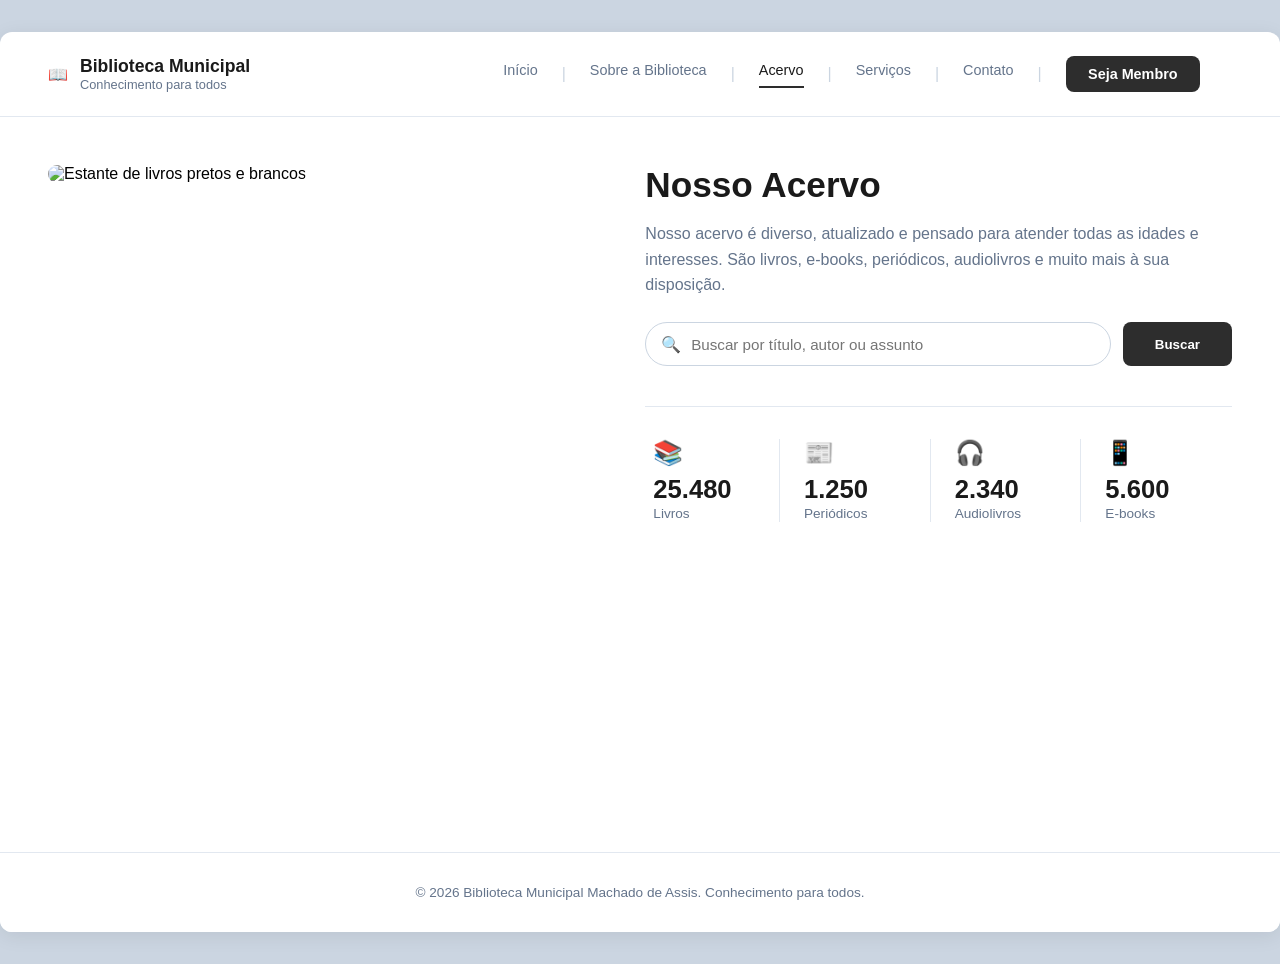
==== acervo.html @ f0fe2c63 "Criada landing page Site da biblioteca Machado de Assis" ====
<!DOCTYPE html>
<html lang="pt-BR">
<head>
    <meta charset="UTF-8">
    <meta name="viewport" content="width=device-width, initial-scale=1.0">
    <title>Acervo - Biblioteca Municipal</title>
    <link rel="stylesheet" href="style.css">
</head>
<body>

    <div class="site-wrapper">
        <header>
            <div class="nav-container">
                <div class="logo">
                    <!-- Representação do ícone de livro em vetor/imagem limpa -->
                    <img src="img/telefone .jpeg" alt="Logo Icone" style="display:none; height:0;"> 📖
                    <div class="logo-texto">
                        <h1>Biblioteca Municipal</h1>
                        <p>Conhecimento para todos</p>
                    </div>
                </div>
                <nav>
                    <ul>
                        <li><a href="index.html">Início</a></li>
                        <li><a href="sobre.html">Sobre a Biblioteca</a></li>
                        <li><a href="acervo.html" class="active">Acervo</a></li>
                        <li><a href="servicos.html">Serviços</a></li>
                        <li><a href="contato.html">Contato</a></li>
                        <li><a href="#" class="btn-membro">Seja Membro</a></li>
                    </ul>
                </nav>
            </div>
        </header>

        <main>
            <!-- Grid de 2 colunas assimétricas usando a imagem correta do acervo -->
            <div class="grid-main">
                <div class="col-imagem">
                    <img src="acervo.jpeg" alt="Estante de livros pretos e brancos">
                </div>
                <div class="col-conteudo">
                    <h2>Nosso Acervo</h2>
                    <p>Nosso acervo é diverso, atualizado e pensado para atender todas as idades e interesses. São livros, e-books, periódicos, audiolivros e muito mais à sua disposição.</p>
                    
                    <div class="busca-grid">
                        <div class="busca-wrapper">
                            <input type="text" placeholder="Buscar por título, autor ou assunto">
                        </div>
                        <button class="btn-preto">Buscar</button>
                    </div>

                    <!-- Grid interna de 4 colunas de contadores -->
                    <div class="estatisticas-grid">
                        <div class="estatistica-item">
                            <span class="estatistica-icon">📚</span>
                            <span class="estatistica-numero">25.480</span>
                            <span class="estatistica-rotulo">Livros</span>
                        </div>
                        <div class="estatistica-item">
                            <span class="estatistica-icon">📰</span>
                            <span class="estatistica-numero">1.250</span>
                            <span class="estatistica-rotulo">Periódicos</span>
                        </div>
                        <div class="estatistica-item">
                            <span class="estatistica-icon">🎧</span>
                            <span class="estatistica-numero">2.340</span>
                            <span class="estatistica-rotulo">Audiolivros</span>
                        </div>
                        <div class="estatistica-item">
                            <span class="estatistica-icon">📱</span>
                            <span class="estatistica-numero">5.600</span>
                            <span class="estatistica-rotulo">E-books</span>
                        </div>
                    </div>
                </div>
            </div>
        </main>

        <footer>
            <p>&copy; 2026 Biblioteca Municipal Machado de Assis. Conhecimento para todos.</p>
        </footer>
    </div>

</body>
</html>
---- style.css ----
/* ==========================================================================
   Configurações Gerais e Tipografia (Fidelidade ao Modelo Minimalista)
   ========================================================================== */
* {
    margin: 0;
    padding: 0;
    box-sizing: border-box;
    font-family: -apple-system, BlinkMacSystemFont, "Segoe UI", Roboto, Helvetica, Arial, sans-serif;
}

:root {
    --cor-fundo-tela: #cbd5e1; /* Cor cinza-azulada do fundo externo das fotos */
    --cor-fundo-site: #ffffff;
    --cor-texto-principal: #1a1a1a;
    --cor-texto-secundario: #64748b;
    --cor-borda-fina: #e2e8f0;
    --cor-linha-separadora: #e2e8f0;
    --cor-botao-preto: #2d2d2d;
    --cor-botao-hover: #111111;
}

body {
    background-color: var(--cor-fundo-tela);
    padding: 2rem 0; /* Simula a margem externa das fotos */
    display: flex;
    justify-content: center;
}

/* Container que envolve todo o site mimetizando o bloco branco das imagens */
.site-wrapper {
    background-color: var(--cor-fundo-site);
    width: 100%;
    max-width: 1280px;
    min-height: 100vh;
    border-radius: 12px;
    box-shadow: 0 4px 20px rgba(0, 0, 0, 0.08);
    display: flex;
    flex-direction: column;
    overflow: hidden;
}

/* ==========================================================================
   CSS GRID: Header & Navigation
   ========================================================================== */
header {
    border-bottom: 1px solid var(--cor-borda-fina);
    padding: 1.5rem 3rem;
}

.nav-container {
    display: grid;
    grid-template-columns: auto 1fr auto;
    align-items: center;
    gap: 2rem;
}

.logo {
    display: grid;
    grid-template-columns: auto 1fr;
    align-items: center;
    gap: 0.75rem;
}

.logo img {
    height: 40px;
    width: auto;
}

.logo-texto h1 {
    font-size: 1.1rem;
    font-weight: 700;
    color: var(--cor-texto-principal);
    line-height: 1.2;
}

.logo-texto p {
    font-size: 0.8rem;
    color: var(--cor-texto-secundario);
}

nav {
    justify-self: end;
}

nav ul {
    display: flex;
    align-items: center;
    list-style: none;
    gap: 1.5rem;
}

/* Divisores verticais simples entre os itens de menu conforme a foto */
nav ul li {
    display: flex;
    align-items: center;
}

nav ul li:not(:last-child)::after {
    content: "|";
    color: #cbd5e1;
    margin-left: 1.5rem;
    font-weight: 300;
}

nav ul li a {
    text-decoration: none;
    color: var(--cor-texto-secundario);
    font-size: 0.9rem;
    font-weight: 500;
    padding-bottom: 0.5rem;
    transition: color 0.2s;
    position: relative;
}

nav ul li a:hover, nav ul li a.active {
    color: var(--cor-texto-principal);
}

/* A linha preta embaixo exatamente sob o item ativo */
nav ul li a.active::after {
    content: "";
    position: absolute;
    bottom: -2px;
    left: 0;
    width: 100%;
    height: 2px;
    background-color: var(--cor-botao-preto);
}

.btn-membro {
    background-color: var(--cor-botao-preto);
    color: #ffffff !important;
    padding: 0.6rem 1.4rem;
    border-radius: 8px;
    font-weight: 600;
    text-decoration: none;
    transition: background-color 0.2s;
}

.btn-membro:hover {
    background-color: var(--cor-botao-hover);
}

/* ==========================================================================
   CSS GRID: Estrutura Principal do Miolo (2 Colunas Assimétricas)
   ========================================================================== */
main {
    flex: 1;
    padding: 3rem;
}

.grid-main {
    display: grid;
    grid-template-columns: 1fr 1.1fr; /* Coluna da imagem ligeiramente menor que a de texto/ações */
    gap: 4rem;
    align-items: start;
}

.col-imagem img {
    width: 100%;
    height: auto;
    border-radius: 16px;
    object-fit: cover;
}

.col-conteudo h2 {
    font-size: 2.2rem;
    font-weight: 700;
    color: var(--cor-texto-principal);
    margin-bottom: 1rem;
}

.col-conteudo p {
    color: var(--cor-texto-secundario);
    font-size: 1rem;
    line-height: 1.6;
    margin-bottom: 1.5rem;
}

/* ==========================================================================
   CSS GRID: Elementos do Acervo (Foto 1)
   ========================================================================== */
.busca-grid {
    display: grid;
    grid-template-columns: 1fr auto;
    gap: 0.75rem;
    margin-bottom: 2.5rem;
    position: relative;
}

.busca-wrapper {
    position: relative;
}

.busca-wrapper input {
    width: 100%;
    padding: 0.8rem 1rem 0.8rem 2.8rem;
    border: 1px solid #cbd5e1;
    border-radius: 30px;
    font-size: 0.95rem;
    outline: none;
}

.busca-wrapper::before {
    content: "🔍";
    position: absolute;
    left: 1rem;
    top: 50%;
    transform: translateY(-50%);
    font-size: 1rem;
    color: #94a3b8;
}

.btn-preto {
    background-color: var(--cor-botao-preto);
    color: #ffffff;
    border: none;
    padding: 0.8rem 2rem;
    border-radius: 8px;
    font-weight: 600;
    cursor: pointer;
    transition: background-color 0.2s;
}

.btn-preto:hover {
    background-color: var(--cor-botao-hover);
}

/* Indicadores de quantidade (Grid de 4 colunas com divisores verticais finos) */
.estatisticas-grid {
    display: grid;
    grid-template-columns: repeat(4, 1fr);
    gap: 1rem;
    border-top: 1px solid var(--cor-linha-separadora);
    padding-top: 2rem;
}

.estatistica-item {
    text-align: left;
    padding-left: 0.5rem;
}

.estatistica-item:not(:last-child) {
    border-right: 1px solid var(--cor-linha-separadora);
}

.estatistica-icon {
    font-size: 1.5rem;
    margin-bottom: 0.5rem;
    display: block;
}

.estatistica-numero {
    font-size: 1.6rem;
    font-weight: 700;
    color: var(--cor-texto-principal);
    display: block;
}

.estatistica-rotulo {
    font-size: 0.85rem;
    color: var(--cor-texto-secundario);
}

/* ==========================================================================
   CSS GRID: Elementos do Contato (Fotos 2 e 3)
   ========================================================================== */
.contato-list-grid {
    display: grid;
    grid-template-columns: 1fr;
    gap: 1.5rem;
}

.contato-item-linha {
    display: grid;
    grid-template-columns: auto 1fr;
    gap: 1.25rem;
    align-items: start;
    border-bottom: 1px solid var(--cor-linha-separadora);
    padding-bottom: 1.5rem;
}

.contato-item-linha:last-child {
    border-bottom: none;
}

.contato-icone-circulo {
    background-color: #f1f5f9;
    width: 48px;
    height: 48px;
    border-radius: 50%;
    display: grid;
    place-items: center;
    font-size: 1.2rem;
}

.contato-texto-bloco h4 {
    font-size: 1rem;
    font-weight: 700;
    color: var(--cor-texto-principal);
    margin-bottom: 0.25rem;
}

.contato-texto-bloco p {
    margin-bottom: 0;
    font-size: 0.95rem;
}

.contato-texto-bloco span {
    font-size: 0.85rem;
    color: var(--cor-texto-secundario);
    display: block;
    margin-top: 0.25rem;
}

/* Seção Inferior de Contato (Foto 2) */
.contato-inferior-grid {
    display: grid;
    grid-template-columns: 1fr 1.2fr;
    gap: 5rem;
    border-top: 1px solid var(--cor-linha-separadora);
    margin-top: 3rem;
    padding-top: 3rem;
}

/* Formulário estruturado com CSS Grid */
.formulario-grid {
    display: grid;
    grid-template-columns: 1fr;
    gap: 1rem;
}

.formulario-linha-dupla {
    display: grid;
    grid-template-columns: 1fr 1fr;
    gap: 1rem;
}

.formulario-grid input, .formulario-grid textarea {
    width: 100%;
    padding: 0.85rem 1rem;
    border: 1px solid #cbd5e1;
    border-radius: 6px;
    background-color: #ffffff;
    font-size: 0.95rem;
    outline: none;
}

.formulario-grid textarea {
    min-height: 120px;
    resize: none;
}

.formulario-grid .btn-preto {
    justify-self: end;
}

/* ==========================================================================
   Grids Auxiliares para Outras Páginas
   ========================================================================== */
.cards-grid-3 {
    display: grid;
    grid-template-columns: repeat(auto-fit, minmax(300px, 1fr));
    gap: 2rem;
}

.card-item {
    background: #ffffff;
    border: 1px solid var(--cor-borda-fina);
    padding: 2rem;
    border-radius: 12px;
}

/* Tabela de Serviços */
.tabela-wrapper {
    overflow-x: auto;
}
.tabela-estilizada {
    width: 100%;
    border-collapse: collapse;
    margin-top: 1rem;
}
.tabela-estilizada th, .tabela-estilizada td {
    padding: 1rem;
    text-align: left;
    border-bottom: 1px solid var(--cor-borda-fina);
}
.tabela-estilizada th {
    background-color: #f8fafc;
    color: var(--cor-texto-principal);
}

/* ==========================================================================
   Rodapé Estilizado
   ========================================================================== */
footer {
    border-top: 1px solid var(--cor-borda-fina);
    padding: 2rem 3rem;
    text-align: center;
    font-size: 0.85rem;
    color: var(--cor-texto-secundario);
    background-color: #ffffff;
}

/* ==========================================================================
   Responsividade Adaptativa (Media Queries)
   ========================================================================== */
@media (max-width: 968px) {
    .nav-container {
        grid-template-columns: 1fr;
        justify-items: center;
        gap: 1.5rem;
    }
    nav {
        justify-self: center;
    }
    .grid-main, .contato-inferior-grid {
        grid-template-columns: 1fr;
        gap: 2.5rem;
    }
    .estatisticas-grid {
        grid-template-columns: 1fr 1fr;
        gap: 2rem 1rem;
    }
    .estatistica-item:nth-child(2n) {
        border-right: none;
    }
}
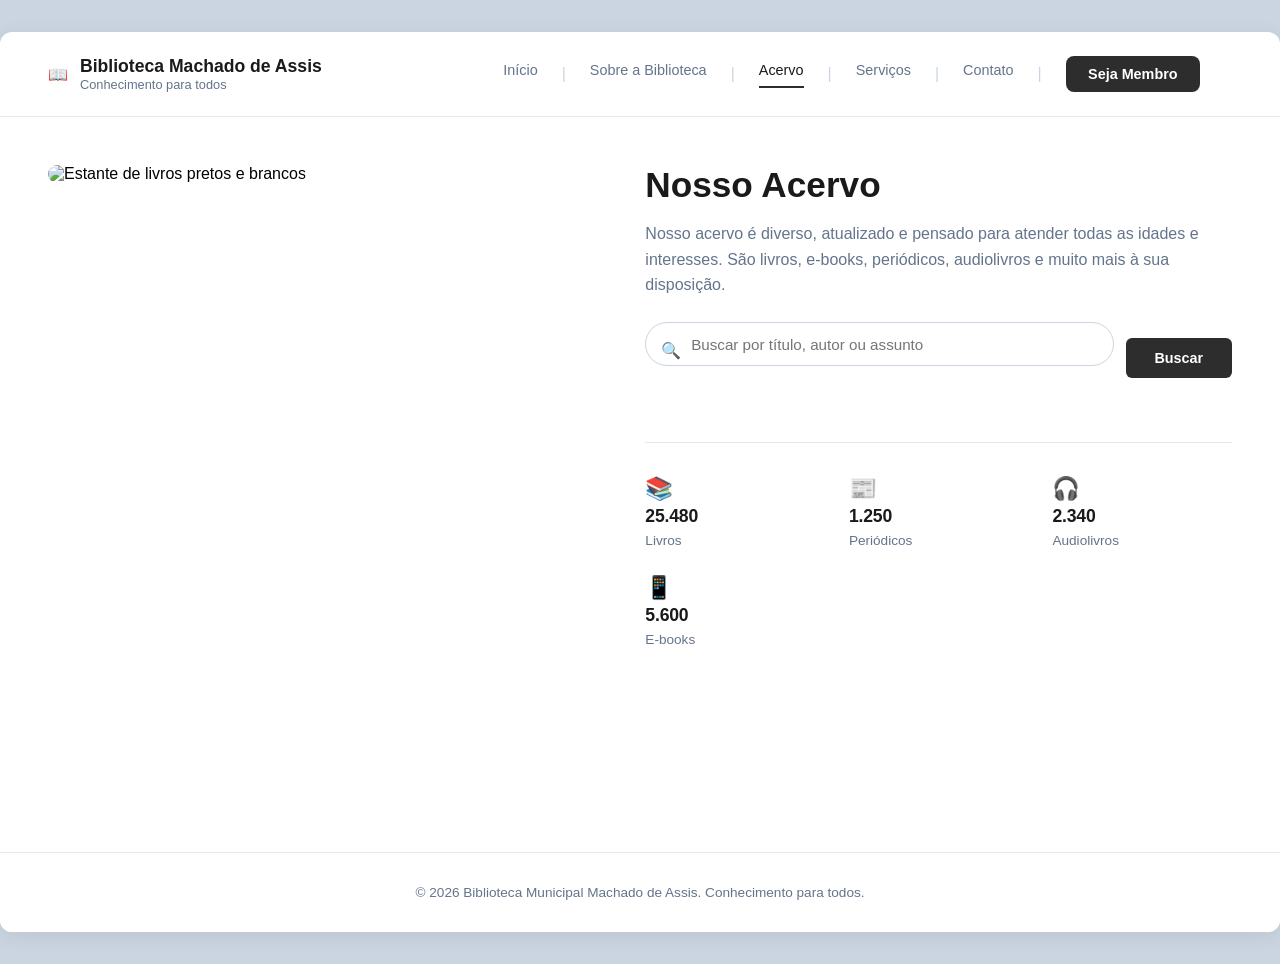
==== commit e8665942: "Add files via upload" ====
--- a/acervo.html
+++ b/acervo.html
@@ -3,7 +3,7 @@
 <head>
     <meta charset="UTF-8">
     <meta name="viewport" content="width=device-width, initial-scale=1.0">
-    <title>Acervo - Biblioteca Municipal</title>
+    <title>Acervo - Biblioteca Machado de Assis</title>
     <link rel="stylesheet" href="style.css">
 </head>
 <body>
@@ -12,10 +12,10 @@
         <header>
             <div class="nav-container">
                 <div class="logo">
-                    <!-- Representação do ícone de livro em vetor/imagem limpa -->
-                    <img src="img/telefone .jpeg" alt="Logo Icone" style="display:none; height:0;"> 📖
+                    
+                    <img src="WhatsApp Image 2026-07-11 at 19.06.09.jpeg" alt="Logo Icone" style="display:none; height:0;"> 📖
                     <div class="logo-texto">
-                        <h1>Biblioteca Municipal</h1>
+                        <h1>Biblioteca Machado de Assis</h1>
                         <p>Conhecimento para todos</p>
                     </div>
                 </div>
@@ -33,7 +33,7 @@
         </header>
 
         <main>
-            <!-- Grid de 2 colunas assimétricas usando a imagem correta do acervo -->
+           
             <div class="grid-main">
                 <div class="col-imagem">
                     <img src="acervo.jpeg" alt="Estante de livros pretos e brancos">
@@ -49,7 +49,6 @@
                         <button class="btn-preto">Buscar</button>
                     </div>
 
-                    <!-- Grid interna de 4 colunas de contadores -->
                     <div class="estatisticas-grid">
                         <div class="estatistica-item">
                             <span class="estatistica-icon">📚</span>
--- a/style.css
+++ b/style.css
@@ -1,6 +1,3 @@
-/* ==========================================================================
-   Configurações Gerais e Tipografia (Fidelidade ao Modelo Minimalista)
-   ========================================================================== */
 * {
     margin: 0;
     padding: 0;
@@ -9,7 +6,7 @@
 }
 
 :root {
-    --cor-fundo-tela: #cbd5e1; /* Cor cinza-azulada do fundo externo das fotos */
+    --cor-fundo-tela: #cbd5e1; 
     --cor-fundo-site: #ffffff;
     --cor-texto-principal: #1a1a1a;
     --cor-texto-secundario: #64748b;
@@ -21,12 +18,10 @@
 
 body {
     background-color: var(--cor-fundo-tela);
-    padding: 2rem 0; /* Simula a margem externa das fotos */
+    padding: 2rem 0; 
     display: flex;
     justify-content: center;
 }
-
-/* Container que envolve todo o site mimetizando o bloco branco das imagens */
 .site-wrapper {
     background-color: var(--cor-fundo-site);
     width: 100%;
@@ -38,10 +33,6 @@
     flex-direction: column;
     overflow: hidden;
 }
-
-/* ==========================================================================
-   CSS GRID: Header & Navigation
-   ========================================================================== */
 header {
     border-bottom: 1px solid var(--cor-borda-fina);
     padding: 1.5rem 3rem;
@@ -88,8 +79,6 @@
     list-style: none;
     gap: 1.5rem;
 }
-
-/* Divisores verticais simples entre os itens de menu conforme a foto */
 nav ul li {
     display: flex;
     align-items: center;
@@ -115,8 +104,6 @@
 nav ul li a:hover, nav ul li a.active {
     color: var(--cor-texto-principal);
 }
-
-/* A linha preta embaixo exatamente sob o item ativo */
 nav ul li a.active::after {
     content: "";
     position: absolute;
@@ -140,10 +127,6 @@
 .btn-membro:hover {
     background-color: var(--cor-botao-hover);
 }
-
-/* ==========================================================================
-   CSS GRID: Estrutura Principal do Miolo (2 Colunas Assimétricas)
-   ========================================================================== */
 main {
     flex: 1;
     padding: 3rem;
@@ -151,7 +134,7 @@
 
 .grid-main {
     display: grid;
-    grid-template-columns: 1fr 1.1fr; /* Coluna da imagem ligeiramente menor que a de texto/ações */
+    grid-template-columns: 1fr 1.1fr; 
     gap: 4rem;
     align-items: start;
 }
@@ -176,10 +159,6 @@
     line-height: 1.6;
     margin-bottom: 1.5rem;
 }
-
-/* ==========================================================================
-   CSS GRID: Elementos do Acervo (Foto 1)
-   ========================================================================== */
 .busca-grid {
     display: grid;
     grid-template-columns: 1fr auto;
@@ -225,8 +204,6 @@
 .btn-preto:hover {
     background-color: var(--cor-botao-hover);
 }
-
-/* Indicadores de quantidade (Grid de 4 colunas com divisores verticais finos) */
 .estatisticas-grid {
     display: grid;
     grid-template-columns: repeat(4, 1fr);
@@ -261,10 +238,6 @@
     font-size: 0.85rem;
     color: var(--cor-texto-secundario);
 }
-
-/* ==========================================================================
-   CSS GRID: Elementos do Contato (Fotos 2 e 3)
-   ========================================================================== */
 .contato-list-grid {
     display: grid;
     grid-template-columns: 1fr;
@@ -312,8 +285,6 @@
     display: block;
     margin-top: 0.25rem;
 }
-
-/* Seção Inferior de Contato (Foto 2) */
 .contato-inferior-grid {
     display: grid;
     grid-template-columns: 1fr 1.2fr;
@@ -322,8 +293,6 @@
     margin-top: 3rem;
     padding-top: 3rem;
 }
-
-/* Formulário estruturado com CSS Grid */
 .formulario-grid {
     display: grid;
     grid-template-columns: 1fr;
@@ -354,10 +323,6 @@
 .formulario-grid .btn-preto {
     justify-self: end;
 }
-
-/* ==========================================================================
-   Grids Auxiliares para Outras Páginas
-   ========================================================================== */
 .cards-grid-3 {
     display: grid;
     grid-template-columns: repeat(auto-fit, minmax(300px, 1fr));
@@ -370,8 +335,6 @@
     padding: 2rem;
     border-radius: 12px;
 }
-
-/* Tabela de Serviços */
 .tabela-wrapper {
     overflow-x: auto;
 }
@@ -389,10 +352,6 @@
     background-color: #f8fafc;
     color: var(--cor-texto-principal);
 }
-
-/* ==========================================================================
-   Rodapé Estilizado
-   ========================================================================== */
 footer {
     border-top: 1px solid var(--cor-borda-fina);
     padding: 2rem 3rem;
@@ -401,10 +360,6 @@
     color: var(--cor-texto-secundario);
     background-color: #ffffff;
 }
-
-/* ==========================================================================
-   Responsividade Adaptativa (Media Queries)
-   ========================================================================== */
 @media (max-width: 968px) {
     .nav-container {
         grid-template-columns: 1fr;
@@ -425,4 +380,46 @@
     .estatistica-item:nth-child(2n) {
         border-right: none;
     }
+}.col-conteudo {
+    display: flex;
+    flex-direction: column;
+    justify-content: center;
+}
+.col-conteudo .estatisticas-grid {
+    display: grid;
+    grid-template-columns: repeat(3, 1fr);
+    gap: 1.5rem;
+    border-top: 1px solid var(--cor-linha-separadora);
+    padding-top: 2rem;
+    margin-top: 1.5rem;
+}
+.col-conteudo .estatistica-item {
+    border-right: none !important;
+    padding-left: 0;
+}
+.col-conteudo .estatistica-numero {
+    font-size: 1.1rem !important;
+    font-weight: 700;
+    color: var(--cor-texto-principal);
+    margin-top: 0.25rem;
+    margin-bottom: 0.25rem;
+    letter-spacing: -0.01em;
+}
+.col-conteudo .estatistica-rotulo {
+    font-size: 0.85rem;
+    color: var(--cor-texto-secundario);
+    line-height: 1.4;
+}
+.col-conteudo .estatistica-icon {
+    font-size: 1.4rem;
+    margin-bottom: 0.2rem;
+}
+.col-conteudo .btn-preto {
+    align-self: flex-start; 
+    margin-top: 1rem;
+    padding: 0.75rem 1.8rem;
+    font-size: 0.9rem;
+    border-radius: 6px;
+    font-weight: 600;
+    text-align: center;
 }
